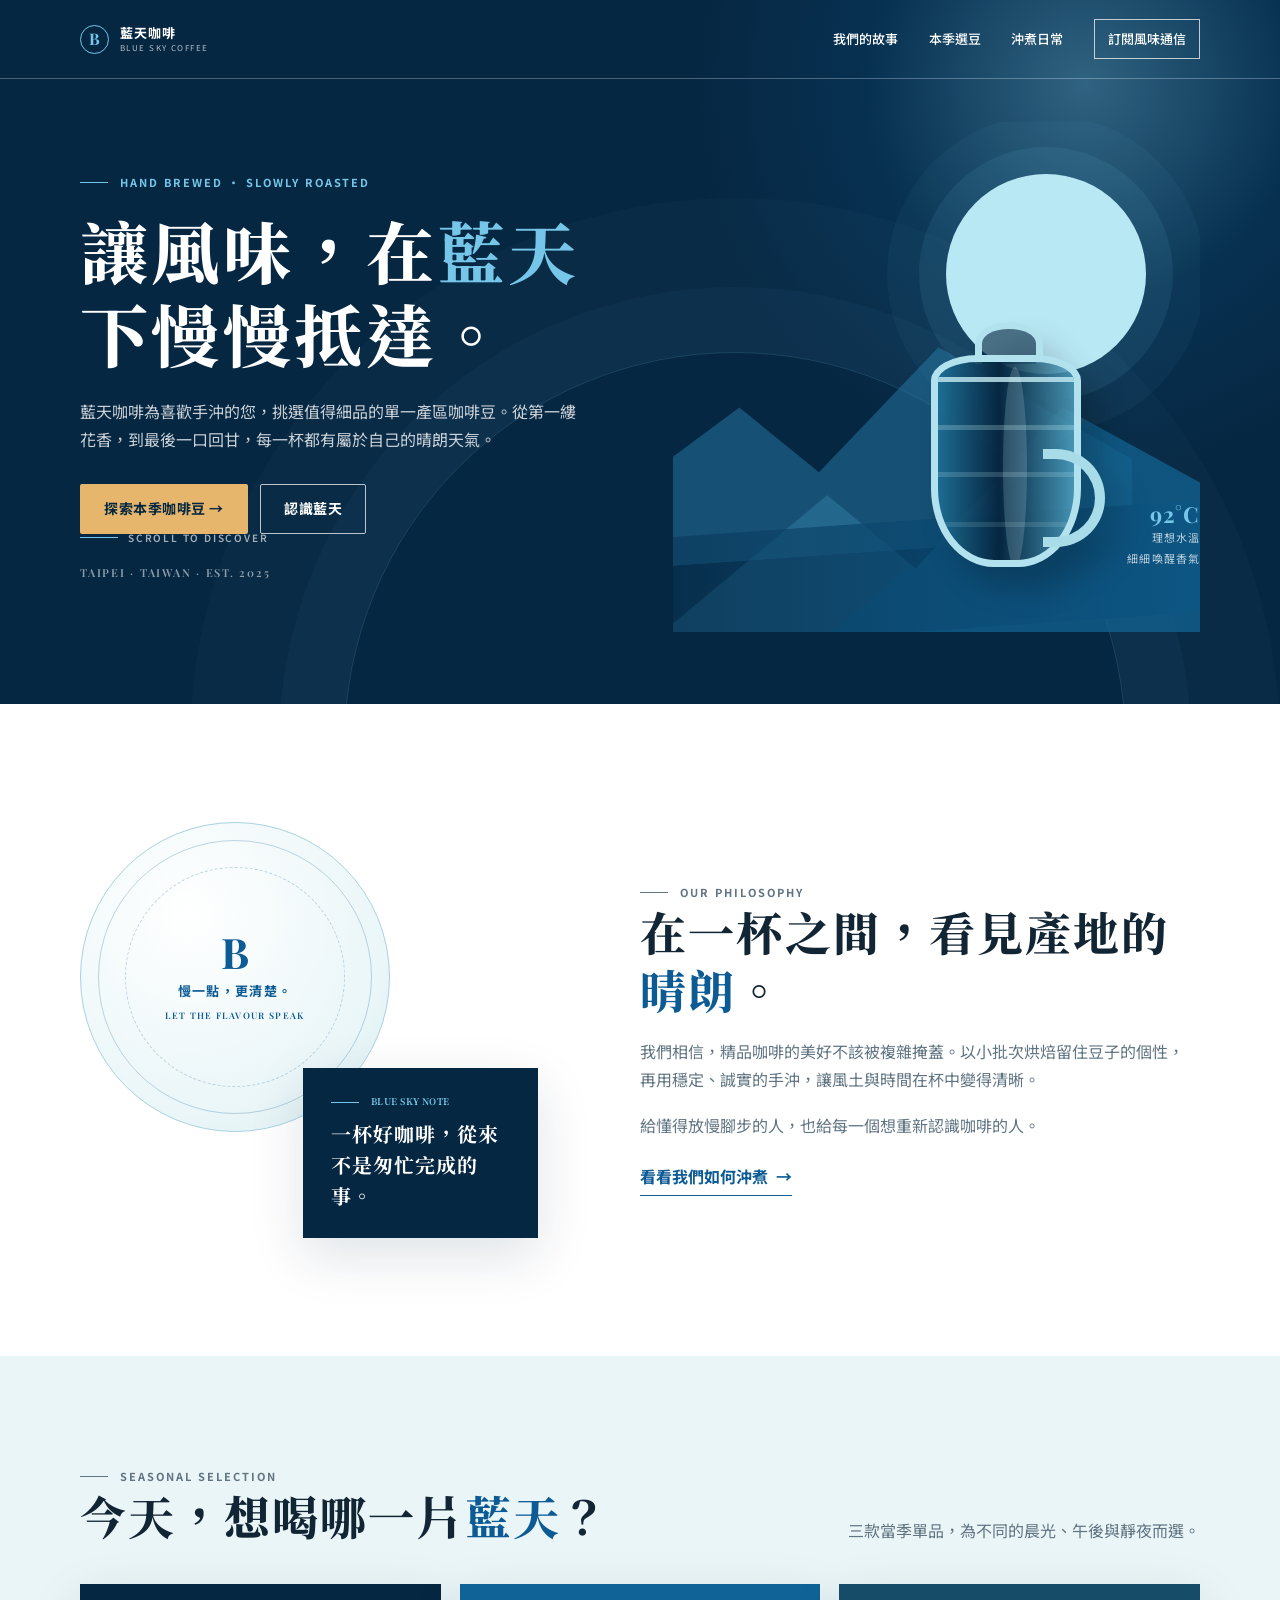
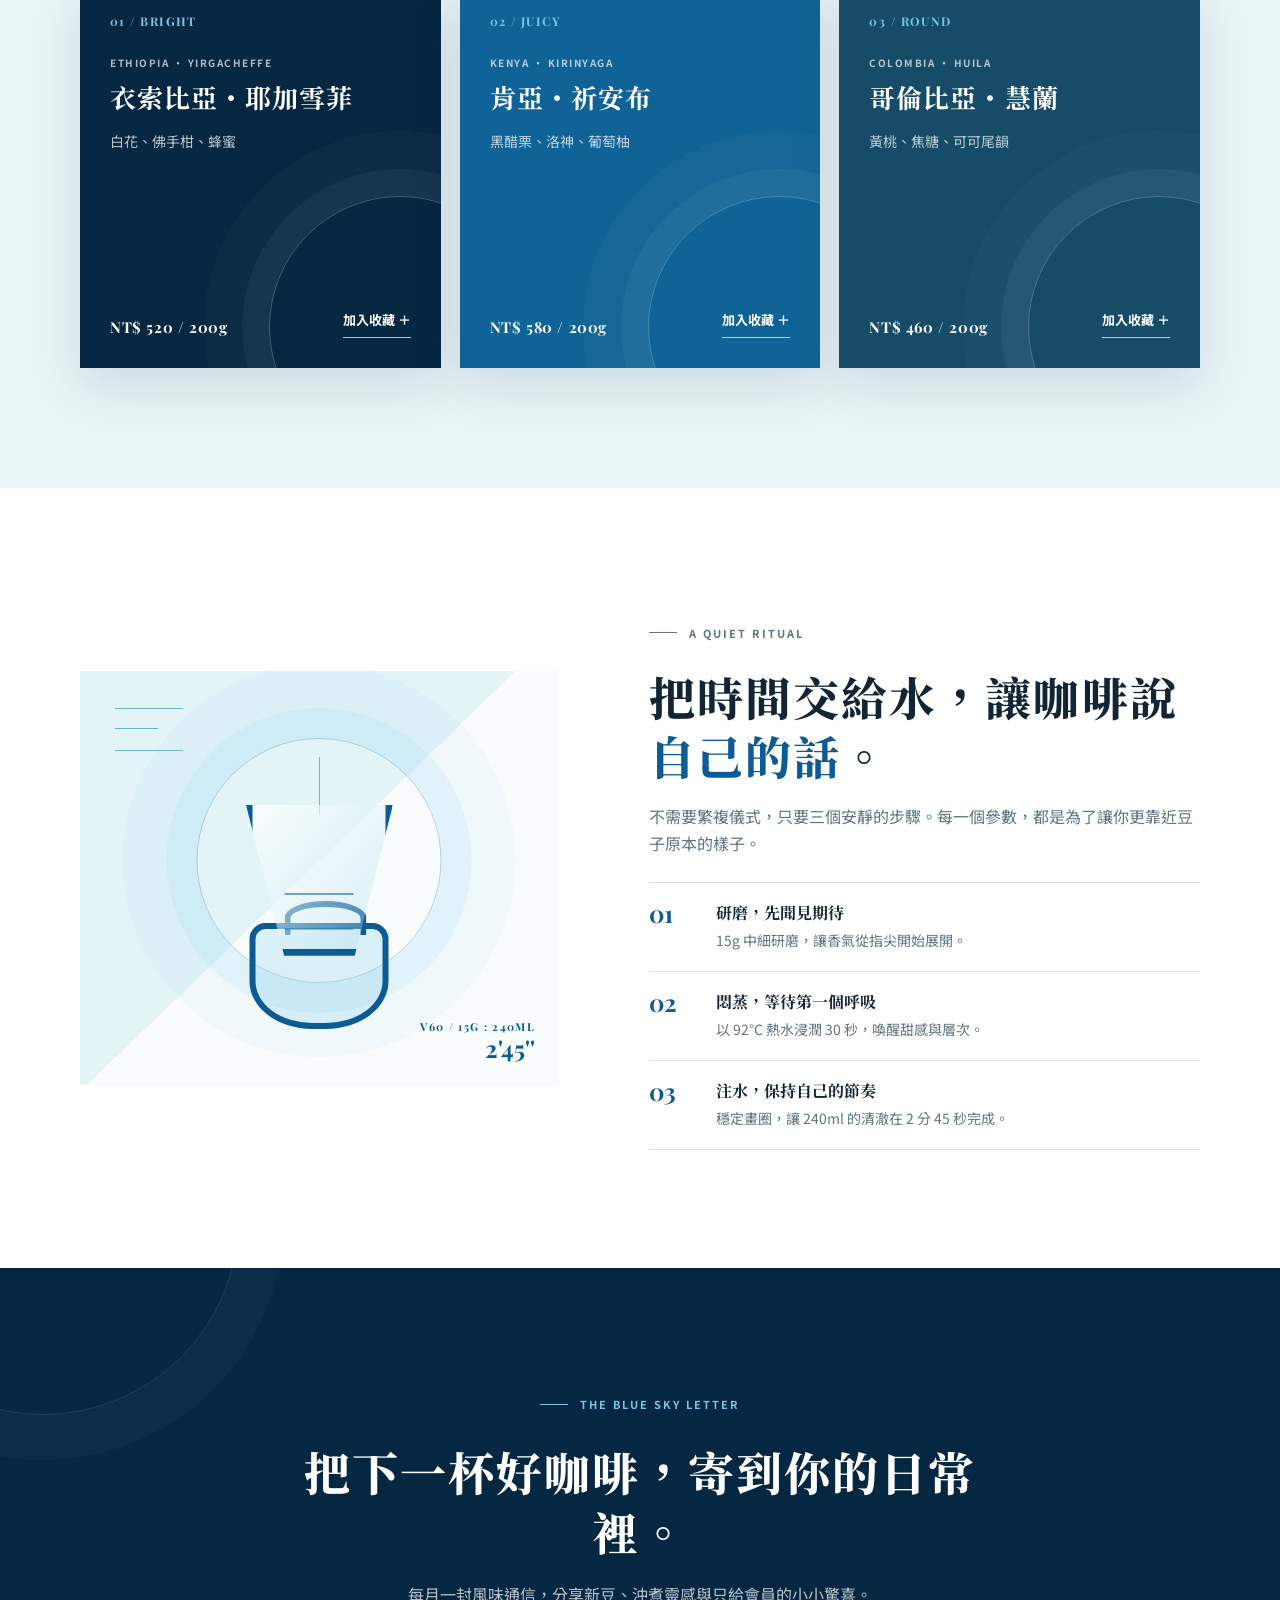
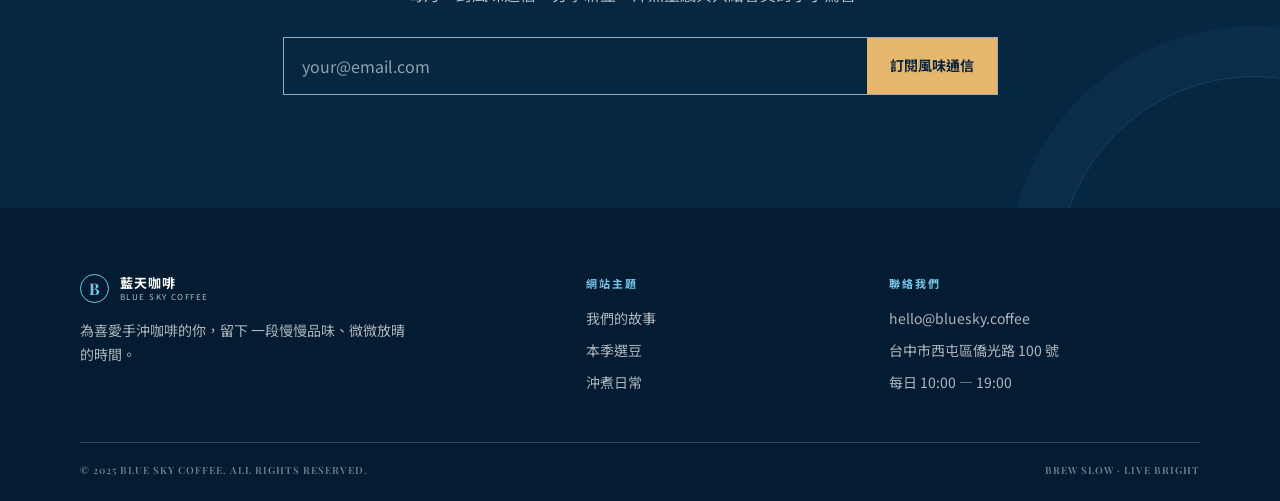
==== onepage/index.html @ 0944bd63 "Initial commit" ====
<!doctype html>
<html lang="zh-Hant">
<head>
  <meta charset="UTF-8">
  <meta name="viewport" content="width=device-width, initial-scale=1.0">
  <meta name="description" content="藍天咖啡，為手沖咖啡愛好者挑選當季精品咖啡豆，讓每一杯都清澈、明亮、值得細品。">
  <title>藍天咖啡｜讓風味，慢慢抵達</title>
  <link rel="preconnect" href="https://fonts.googleapis.com">
  <link rel="preconnect" href="https://fonts.gstatic.com" crossorigin>
  <link href="https://fonts.googleapis.com/css2?family=Noto+Sans+TC:wght@400;500;600;700&family=Noto+Serif+TC:wght@600;700;800;900&family=Playfair+Display:wght@600;700&display=swap" rel="stylesheet">
  <style>
    :root {
      --navy: #062742;
      --blue: #0c5b95;
      --sky: #75c6e8;
      --mist: #eaf5f7;
      --cream: #fbfaf6;
      --ink: #122534;
      --muted: #607482;
      --line: #d7e4e8;
      --sand: #e5b66b;
      --shadow: 0 18px 50px rgba(6, 39, 66, .13);
    }

    * { box-sizing: border-box; }
    html { scroll-behavior: smooth; }
    body {
      margin: 0;
      color: var(--ink);
      background: var(--cream);
      font: 16px/1.7 "Noto Sans TC", sans-serif;
      -webkit-font-smoothing: antialiased;
    }
    a { color: inherit; text-decoration: none; }
    button, input { font: inherit; }
    button { cursor: pointer; }
    .wrap { width: min(1120px, calc(100% - 48px)); margin: 0 auto; }
    .eyebrow {
      display: flex;
      align-items: center;
      gap: 12px;
      margin: 0 0 18px;
      color: var(--blue);
      font-size: 11px;
      font-weight: 700;
      letter-spacing: .18em;
    }
    .eyebrow::before { width: 28px; height: 1px; background: currentColor; content: ""; }
    .section-title {
      margin: 0;
      font: 800 clamp(30px, 4vw, 46px)/1.28 "Noto Serif TC", serif;
      letter-spacing: .045em;
    }
    .text-blue { color: var(--blue); }
    .button, .outline-link {
      display: inline-flex;
      min-height: 50px;
      align-items: center;
      justify-content: center;
      padding: 10px 23px;
      border: 1px solid transparent;
      border-radius: 2px;
      font-size: 14px;
      font-weight: 700;
      letter-spacing: .04em;
      transition: transform .25s ease, background-color .25s ease, color .25s ease, border-color .25s ease;
    }
    .button:hover, .outline-link:hover { transform: translateY(-2px); }
    .button--sand { color: var(--navy); background: var(--sand); }
    .button--sand:hover { background: #f1cb8b; }
    .button--dark { color: var(--navy); background: #fff; }
    .outline-link { border-color: rgba(255,255,255,.72); color: #fff; }
    .outline-link:hover { color: var(--navy); background: #fff; }
    :focus-visible { outline: 3px solid var(--sky); outline-offset: 4px; }

    /* Header & hero */
    .site-header { position: absolute; z-index: 20; top: 0; left: 0; width: 100%; border-bottom: 1px solid rgba(255,255,255,.28); }
    .nav { min-height: 78px; display: flex; align-items: center; justify-content: space-between; gap: 20px; }
    .brand { display: inline-flex; align-items: center; gap: 11px; color: #fff; }
    .brand-mark { width: 29px; height: 29px; display: grid; place-items: center; border: 1px solid var(--sky); border-radius: 50%; color: var(--sky); font: 700 16px/1 "Playfair Display", serif; }
    .brand-copy { display: grid; line-height: 1.05; }
    .brand-copy strong { font-size: 13px; letter-spacing: .08em; }
    .brand-copy small { margin-top: 4px; font-size: 8px; letter-spacing: .18em; opacity: .7; }
    .nav-links { display: flex; align-items: center; gap: clamp(16px, 2.4vw, 31px); }
    .nav-links a { position: relative; color: #fff; font-size: 13px; font-weight: 500; white-space: nowrap; }
    .nav-links a:not(.nav-cta)::after { position: absolute; right: 0; bottom: -5px; left: auto; width: 0; height: 1px; background: var(--sky); content: ""; transition: width .25s ease; }
    .nav-links a:not(.nav-cta):hover::after { right: auto; left: 0; width: 100%; }
    .nav-links .nav-cta { padding: 8px 13px; border: 1px solid rgba(255,255,255,.72); }
    .nav-links .nav-cta:hover { color: var(--navy); background: #fff; }
    .menu-toggle { display: none; width: 42px; height: 42px; border: 1px solid rgba(255,255,255,.7); color: #fff; background: transparent; font-size: 23px; line-height: 1; }

    .hero { position: relative; min-height: 704px; overflow: hidden; color: #fff; background: var(--navy); isolation: isolate; }
    .hero::before { position: absolute; z-index: -2; top: -320px; right: -210px; width: 810px; height: 810px; border-radius: 50%; background: radial-gradient(circle, rgba(117,198,232,.38), rgba(12,91,149,.18) 38%, transparent 69%); content: ""; }
    .hero::after { position: absolute; z-index: -1; right: 12%; bottom: -430px; width: 780px; height: 780px; border: 1px solid rgba(117,198,232,.18); border-radius: 50%; box-shadow: 0 0 0 65px rgba(117,198,232,.035), 0 0 0 154px rgba(117,198,232,.025); content: ""; }
    .hero-grid { min-height: 704px; display: grid; grid-template-columns: 1.02fr .98fr; gap: 45px; align-items: center; padding: 122px 0 72px; }
    .hero-copy { position: relative; z-index: 2; }
    .hero .eyebrow { color: var(--sky); }
    .hero h1 { max-width: 650px; margin: 0 0 23px; font: 800 clamp(42px, 5.5vw, 68px)/1.22 "Noto Serif TC", serif; letter-spacing: .05em; }
    .hero h1 span { color: var(--sky); }
    .hero-lede { max-width: 500px; margin: 0; color: rgba(255,255,255,.79); font-size: 16px; }
    .hero-actions { display: flex; flex-wrap: wrap; gap: 12px; margin-top: 31px; }
    .hero-note { margin: 31px 0 0; color: rgba(255,255,255,.55); font: 600 11px/1.5 "Playfair Display", serif; letter-spacing: .16em; }
    .scroll-cue { position: absolute; bottom: 35px; left: 0; display: flex; align-items: center; gap: 10px; color: rgba(255,255,255,.63); font-size: 10px; font-weight: 600; letter-spacing: .18em; }
    .scroll-cue::before { width: 38px; height: 1px; background: var(--sky); content: ""; }

    .hero-art { position: relative; align-self: stretch; min-height: 470px; overflow: hidden; }
    .hero-art .sun { position: absolute; top: 52px; right: 54px; width: clamp(138px, 18vw, 200px); aspect-ratio: 1; border-radius: 50%; background: #b9e8f5; box-shadow: 0 0 0 27px rgba(117,198,232,.09), 0 0 0 59px rgba(117,198,232,.045); }
    .mountain { position: absolute; right: -11%; bottom: 6px; width: 116%; height: 260px; transform: skewY(-9deg); transform-origin: right bottom; background: linear-gradient(146deg, transparent 0 27%, rgba(61,145,184,.36) 27.3% 48%, rgba(17,97,143,.77) 48.3%); clip-path: polygon(0 62%, 28% 20%, 44% 57%, 68% 4%, 100% 57%, 100% 100%, 0 100%); }
    .mountain--back { right: 13%; bottom: 98px; width: 108%; height: 220px; opacity: .46; transform: skewY(-4deg); background: #2a81ae; clip-path: polygon(0 84%, 31% 30%, 45% 62%, 66% 9%, 100% 66%, 100% 100%, 0 100%); }
    .horizon { position: absolute; right: -4%; bottom: 0; width: 116%; height: 112px; background: linear-gradient(90deg, rgba(7,45,75,.5), #0d5684); transform: skewY(-4deg); }
    .coffee-vessel { position: absolute; z-index: 4; right: 18%; bottom: 36px; width: 192px; height: 274px; filter: drop-shadow(18px 22px 14px rgba(0,0,0,.22)); }
    .vessel-neck { position: absolute; top: 0; left: 62px; width: 68px; height: 42px; border: 7px solid #b3e2ef; border-bottom: 0; border-radius: 50% 50% 0 0; background: rgba(6,39,66,.62); }
    .vessel-body { position: absolute; top: 33px; left: 18px; width: 150px; height: 212px; border: 7px solid #b3e2ef; border-radius: 31% 31% 42% 42% / 12% 12% 37% 37%; background: linear-gradient(90deg, rgba(30,112,151,.9), rgba(5,35,60,.9) 45%, rgba(83,167,198,.8)); overflow: hidden; }
    .vessel-body::before { position: absolute; top: 15px; left: 0; width: 100%; height: 5px; background: rgba(197,237,244,.8); box-shadow: 0 48px rgba(197,237,244,.25), 0 95px rgba(197,237,244,.18), 0 145px rgba(197,237,244,.13); content: ""; }
    .vessel-body::after { position: absolute; top: 5px; left: 48%; width: 24px; height: 200px; border-radius: 50%; background: rgba(218,247,251,.17); content: ""; }
    .vessel-handle { position: absolute; right: 0; bottom: 49px; width: 62px; height: 98px; border: 10px solid #a9dce9; border-left: 0; border-radius: 0 53px 53px 0; }
    .art-label { position: absolute; z-index: 5; right: 0; bottom: 64px; display: grid; gap: 3px; color: rgba(255,255,255,.73); font-size: 11px; letter-spacing: .1em; text-align: right; }
    .art-label strong { color: var(--sky); font: 700 22px/1 "Playfair Display", serif; }

    /* Story */
    .story { padding: 118px 0; background: #fff; }
    .story-grid { display: grid; grid-template-columns: .9fr 1.1fr; gap: clamp(45px, 8vw, 105px); align-items: center; }
    .story-visual { position: relative; min-height: 416px; }
    .seal { position: absolute; top: 0; left: 0; width: 310px; height: 310px; display: grid; place-items: center; border: 1px solid #a8d2df; border-radius: 50%; color: var(--blue); background: radial-gradient(circle at 35% 30%, #fff 0, #eaf6f8 68%, #d9edf1 100%); }
    .seal::before, .seal::after { position: absolute; border: 1px solid rgba(12,91,149,.25); border-radius: 50%; content: ""; }
    .seal::before { inset: 17px; }
    .seal::after { inset: 44px; border-style: dashed; }
    .seal-inner { position: relative; z-index: 1; display: grid; gap: 7px; text-align: center; }
    .seal-inner b { font: 700 42px/1 "Playfair Display", serif; }
    .seal-inner span { font-size: 13px; font-weight: 700; letter-spacing: .1em; }
    .seal-inner small { font: 600 9px/1.5 "Playfair Display", serif; letter-spacing: .15em; }
    .blue-note { position: absolute; right: 0; bottom: 0; width: 235px; padding: 27px 28px; color: #fff; background: var(--navy); box-shadow: var(--shadow); }
    .blue-note .eyebrow { margin-bottom: 9px; color: var(--sky); font-size: 9px; }
    .blue-note p { margin: 0; font: 700 20px/1.55 "Noto Serif TC", serif; letter-spacing: .05em; }
    .story-copy p { margin: 19px 0 0; color: var(--muted); }
    .inline-link { display: inline-flex; align-items: center; gap: 8px; margin-top: 24px; padding-bottom: 5px; border-bottom: 1px solid var(--blue); color: var(--blue); font-weight: 700; }
    .inline-link:hover { color: var(--navy); }

    /* Coffee collection */
    .coffee { padding: 111px 0 120px; background: var(--mist); }
    .section-heading { display: flex; align-items: end; justify-content: space-between; gap: 40px; margin-bottom: 39px; }
    .section-heading p { max-width: 370px; margin: 0; color: var(--muted); }
    .coffee-grid { display: grid; grid-template-columns: repeat(3, 1fr); gap: 19px; }
    .coffee-card { position: relative; min-height: 384px; display: flex; flex-direction: column; overflow: hidden; padding: 30px; color: #fff; background: var(--navy); box-shadow: var(--shadow); }
    .coffee-card:nth-child(2) { background: #106396; }
    .coffee-card:nth-child(3) { background: #164c68; }
    .coffee-card::after { position: absolute; right: -90px; bottom: -90px; width: 260px; height: 260px; border: 1px solid rgba(255,255,255,.24); border-radius: 50%; box-shadow: 0 0 0 27px rgba(255,255,255,.045), 0 0 0 65px rgba(255,255,255,.025); content: ""; }
    .card-top, .coffee-card h3, .flavour, .card-footer { position: relative; z-index: 1; }
    .card-top { color: var(--sky); font: 700 12px/1.3 "Playfair Display", serif; letter-spacing: .12em; }
    .origin { margin: 25px 0 8px; color: rgba(255,255,255,.69); font-size: 10px; font-weight: 700; letter-spacing: .15em; }
    .coffee-card h3 { margin: 0; font: 700 26px/1.38 "Noto Serif TC", serif; letter-spacing: .04em; }
    .flavour { margin: 15px 0 0; color: rgba(255,255,255,.73); font-size: 14px; }
    .card-footer { display: flex; align-items: end; justify-content: space-between; gap: 14px; margin-top: auto; }
    .price { font: 700 15px/1.3 "Playfair Display", serif; letter-spacing: .04em; }
    .save-coffee { padding: 0 0 5px; border: 0; border-bottom: 1px solid rgba(255,255,255,.72); color: #fff; background: transparent; font-size: 13px; font-weight: 700; white-space: nowrap; transition: color .2s, border-color .2s; }
    .save-coffee:hover { border-color: var(--sand); color: var(--sand); }

    /* Brew */
    .brew { padding: 118px 0; background: #fff; }
    .brew-grid { display: grid; grid-template-columns: .93fr 1.07fr; gap: clamp(42px, 8vw, 90px); align-items: center; }
    .brew-art { position: relative; height: 414px; overflow: hidden; background: linear-gradient(136deg, #e3f4f7 0 48%, #f8fcfc 48% 100%); }
    .brew-art::before { position: absolute; top: 37px; left: 35px; width: 68px; height: 41px; border-top: 1px solid #6cb4ce; border-bottom: 1px solid #6cb4ce; content: ""; }
    .brew-art::after { position: absolute; top: 57px; left: 35px; width: 43px; border-top: 1px solid #6cb4ce; content: ""; }
    .water-rings { position: absolute; top: 67px; left: 50%; width: 245px; height: 245px; border: 1px solid rgba(12,91,149,.27); border-radius: 50%; transform: translateX(-50%); box-shadow: 0 0 0 30px rgba(117,198,232,.12), 0 0 0 74px rgba(117,198,232,.065); }
    .water-rings::before { position: absolute; top: 18px; left: 50%; width: 1px; height: 58px; background: #6bb8d1; content: ""; transform: translateX(-50%); }
    .dripper { position: absolute; z-index: 2; top: 134px; left: 50%; width: 147px; height: 151px; border: 7px solid var(--blue); border-top: 0; background: linear-gradient(130deg, rgba(255,255,255,.85), rgba(117,198,232,.25)); clip-path: polygon(0 0, 100% 0, 74% 100%, 26% 100%); transform: translateX(-50%); }
    .dripper::after { position: absolute; right: 32px; bottom: 19px; left: 32px; height: 33px; border-top: 2px solid rgba(12,91,149,.55); border-bottom: 2px solid rgba(12,91,149,.35); content: ""; }
    .carafe { position: absolute; z-index: 1; bottom: 56px; left: 50%; width: 139px; height: 106px; border: 6px solid var(--blue); border-radius: 16px 16px 45% 45%; background: rgba(117,198,232,.23); transform: translateX(-50%); }
    .carafe::before { position: absolute; top: -28px; left: 29px; width: 70px; height: 28px; border: 6px solid var(--blue); border-bottom: 0; border-radius: 50% 50% 0 0; content: ""; }
    .brew-caption { position: absolute; right: 24px; bottom: 19px; color: var(--blue); text-align: right; }
    .brew-caption span { display: block; font: 700 11px/1.5 "Playfair Display", serif; letter-spacing: .12em; }
    .brew-caption strong { font: 700 24px/1.1 "Playfair Display", serif; }
    .brew-copy > p { margin: 18px 0 25px; color: var(--muted); }
    .brew-steps { border-top: 1px solid var(--line); }
    .brew-step { display: grid; grid-template-columns: 52px 1fr; gap: 15px; padding: 18px 0; border-bottom: 1px solid var(--line); }
    .step-number { color: var(--blue); font: 700 24px/1 "Playfair Display", serif; }
    .brew-step h3 { margin: 0; font: 700 16px/1.5 "Noto Serif TC", serif; }
    .brew-step p { margin: 4px 0 0; color: var(--muted); font-size: 14px; }

    /* Subscribe and footer */
    .visit { position: relative; overflow: hidden; padding: 108px 0 113px; color: #fff; text-align: center; background: var(--navy); }
    .visit::before, .visit::after { position: absolute; width: 390px; height: 390px; border: 1px solid rgba(117,198,232,.17); border-radius: 50%; content: ""; }
    .visit::before { top: -245px; left: -153px; box-shadow: 0 0 0 45px rgba(117,198,232,.035); }
    .visit::after { right: -170px; bottom: -260px; box-shadow: 0 0 0 50px rgba(117,198,232,.035); }
    .visit .wrap { position: relative; z-index: 1; max-width: 715px; }
    .visit .eyebrow { justify-content: center; color: var(--sky); }
    .visit h2 { margin: 0; font: 800 clamp(30px, 4vw, 46px)/1.3 "Noto Serif TC", serif; letter-spacing: .045em; }
    .visit p { max-width: 510px; margin: 19px auto 29px; color: rgba(255,255,255,.72); }
    .subscribe-form { display: flex; min-height: 58px; border: 1px solid rgba(255,255,255,.62); }
    .subscribe-form input { min-width: 0; flex: 1; padding: 0 18px; border: 0; color: #fff; outline: none; background: transparent; }
    .subscribe-form input::placeholder { color: rgba(255,255,255,.56); }
    .subscribe-form button { padding: 0 23px; border: 0; color: var(--navy); background: var(--sand); font-size: 14px; font-weight: 700; white-space: nowrap; transition: background .2s; }
    .subscribe-form button:hover { background: #f1cb8b; }
    .site-footer { padding: 66px 0 23px; color: rgba(255,255,255,.68); background: #031c31; }
    .footer-grid { display: grid; grid-template-columns: 1.45fr .8fr 1fr; gap: 55px; padding-bottom: 48px; }
    .footer-brand .brand { margin-bottom: 16px; }
    .footer-brand p { max-width: 330px; margin: 0; font-size: 14px; }
    .footer-title { margin: 0 0 14px; color: var(--sky); font-size: 11px; font-weight: 700; letter-spacing: .18em; }
    .footer-links { display: grid; gap: 8px; font-size: 14px; }
    .footer-links a:hover { color: var(--sky); }
    .footer-links address { font-style: normal; }
    .footer-bottom { display: flex; justify-content: space-between; gap: 20px; padding-top: 20px; border-top: 1px solid rgba(255,255,255,.17); color: rgba(255,255,255,.44); font: 600 10px/1.5 "Playfair Display", serif; letter-spacing: .1em; }

    .toast { position: fixed; z-index: 50; right: 22px; bottom: 22px; max-width: min(370px, calc(100vw - 44px)); padding: 14px 18px; border-left: 3px solid var(--sand); color: #fff; background: var(--navy); box-shadow: var(--shadow); font-size: 14px; opacity: 0; pointer-events: none; transform: translateY(12px); transition: opacity .25s ease, transform .25s ease; }
    .toast.show { opacity: 1; transform: translateY(0); }
    .reveal { opacity: 0; transform: translateY(18px); transition: opacity .65s ease, transform .65s ease; }
    .reveal.visible { opacity: 1; transform: translateY(0); }

    @media (max-width: 820px) {
      .menu-toggle { display: grid; place-items: center; }
      .nav { position: relative; }
      .nav-links { position: absolute; top: 78px; right: -24px; left: -24px; max-height: 0; display: grid; gap: 0; overflow: hidden; background: #05233c; transition: max-height .35s ease; }
      .nav-links.open { max-height: 300px; border-top: 1px solid rgba(255,255,255,.16); }
      .nav-links a { display: block; padding: 13px 24px; }
      .nav-links .nav-cta { margin: 5px 24px 15px; padding: 10px 13px; text-align: center; }
      .hero { min-height: 710px; }
      .hero-grid { min-height: 710px; grid-template-columns: 1fr; gap: 0; padding: 118px 0 43px; }
      .hero-art { min-height: 276px; margin-top: -9px; }
      .hero-art .sun { top: 19px; right: 20%; width: 130px; }
      .mountain { height: 180px; }
      .mountain--back { bottom: 69px; height: 150px; }
      .coffee-vessel { right: 17%; bottom: -12px; transform: scale(.72); transform-origin: bottom right; }
      .art-label { display: none; }
      .scroll-cue { display: none; }
      .story-grid, .brew-grid { grid-template-columns: 1fr; }
      .story-visual { max-width: 525px; width: 100%; min-height: 400px; }
      .coffee-grid { grid-template-columns: repeat(2, 1fr); }
      .coffee-card:nth-child(3) { grid-column: span 2; }
      .footer-grid { grid-template-columns: 1fr 1fr; }
      .footer-brand { grid-column: 1 / -1; }
    }
    @media (max-width: 560px) {
      .wrap { width: calc(100% - 34px); }
      .nav-links { right: -17px; left: -17px; }
      .hero { min-height: 680px; }
      .hero-grid { min-height: 680px; padding-top: 106px; }
      .hero h1 { font-size: 40px; }
      .hero-lede { font-size: 14px; }
      .hero-actions { gap: 9px; margin-top: 24px; }
      .hero-actions .button, .hero-actions .outline-link { min-height: 46px; padding: 8px 15px; font-size: 13px; }
      .hero-note { margin-top: 21px; }
      .hero-art { min-height: 219px; }
      .hero-art .sun { width: 92px; }
      .coffee-vessel { right: 5%; bottom: -48px; transform: scale(.57); }
      .story, .coffee, .brew { padding: 76px 0; }
      .seal { width: 245px; height: 245px; }
      .seal-inner b { font-size: 35px; }
      .story-visual { min-height: 347px; }
      .blue-note { width: 185px; padding: 20px; }
      .blue-note p { font-size: 16px; }
      .section-heading { display: block; margin-bottom: 28px; }
      .section-heading p { margin-top: 14px; font-size: 14px; }
      .coffee-grid { grid-template-columns: 1fr; }
      .coffee-card, .coffee-card:nth-child(3) { min-height: 330px; grid-column: auto; }
      .coffee-card { padding: 25px; }
      .brew-art { height: 310px; }
      .water-rings { top: 45px; width: 178px; height: 178px; box-shadow: 0 0 0 23px rgba(117,198,232,.12), 0 0 0 53px rgba(117,198,232,.065); }
      .dripper { top: 95px; transform: translateX(-50%) scale(.75); }
      .carafe { bottom: 37px; transform: translateX(-50%) scale(.75); }
      .visit { padding: 76px 0; }
      .subscribe-form { display: grid; gap: 0; border: 0; }
      .subscribe-form input { min-height: 54px; border: 1px solid rgba(255,255,255,.62); }
      .subscribe-form button { min-height: 54px; margin-top: 10px; }
      .footer-grid { grid-template-columns: 1fr; gap: 33px; }
      .footer-brand { grid-column: auto; }
      .footer-bottom { display: grid; gap: 8px; }
    }
    @media (prefers-reduced-motion: reduce) {
      html { scroll-behavior: auto; }
      *, *::before, *::after { transition-duration: .01ms !important; animation-duration: .01ms !important; animation-iteration-count: 1 !important; }
      .reveal { opacity: 1; transform: none; }
    }
  </style>
</head>
<body>
  <header class="site-header" id="top">
    <nav class="nav wrap" aria-label="主要導覽">
      <a class="brand" href="#top" aria-label="回到藍天咖啡首頁">
        <span class="brand-mark" aria-hidden="true">B</span>
        <span class="brand-copy"><strong>藍天咖啡</strong><small>BLUE SKY COFFEE</small></span>
      </a>
      <button class="menu-toggle" type="button" aria-controls="navLinks" aria-expanded="false" aria-label="開啟導覽選單">☰</button>
      <div class="nav-links" id="navLinks">
        <a href="#story">我們的故事</a>
        <a href="#coffee">本季選豆</a>
        <a href="#brew">沖煮日常</a>
        <a class="nav-cta" href="#visit">訂閱風味通信</a>
      </div>
    </nav>
  </header>

  <main>
    <section class="hero" aria-labelledby="heroTitle">
      <div class="wrap hero-grid">
        <div class="hero-copy">
          <p class="eyebrow">HAND BREWED · SLOWLY ROASTED</p>
          <h1 id="heroTitle">讓風味，在<span>藍天</span>下慢慢抵達。</h1>
          <p class="hero-lede">藍天咖啡為喜歡手沖的您，挑選值得細品的單一產區咖啡豆。從第一縷花香，到最後一口回甘，每一杯都有屬於自己的晴朗天氣。</p>
          <div class="hero-actions">
            <a class="button button--sand" href="#coffee">探索本季咖啡豆 →</a>
            <a class="outline-link" href="#story">認識藍天</a>
          </div>
          <p class="hero-note">TAIPEI · TAIWAN · EST. 2025</p>
          <span class="scroll-cue">SCROLL TO DISCOVER</span>
        </div>
        <div class="hero-art" aria-hidden="true">
          <div class="sun"></div>
          <div class="mountain mountain--back"></div>
          <div class="mountain"></div>
          <div class="horizon"></div>
          <div class="coffee-vessel"><div class="vessel-neck"></div><div class="vessel-body"></div><div class="vessel-handle"></div></div>
          <div class="art-label"><strong>92°C</strong><span>理想水溫</span><span>細細喚醒香氣</span></div>
        </div>
      </div>
    </section>

    <section class="story" id="story" aria-labelledby="storyTitle">
      <div class="wrap story-grid">
        <div class="story-visual reveal" aria-hidden="true">
          <div class="seal"><div class="seal-inner"><b>B</b><span>慢一點，更清楚。</span><small>LET THE FLAVOUR SPEAK</small></div></div>
          <aside class="blue-note"><p class="eyebrow">BLUE SKY NOTE</p><p>一杯好咖啡，從來不是匆忙完成的事。</p></aside>
        </div>
        <div class="story-copy reveal">
          <p class="eyebrow">OUR PHILOSOPHY</p>
          <h2 class="section-title" id="storyTitle">在一杯之間，看見產地的<span class="text-blue">晴朗</span>。</h2>
          <p>我們相信，精品咖啡的美好不該被複雜掩蓋。以小批次烘焙留住豆子的個性，再用穩定、誠實的手沖，讓風土與時間在杯中變得清晰。</p>
          <p>給懂得放慢腳步的人，也給每一個想重新認識咖啡的人。</p>
          <a class="inline-link" href="#brew">看看我們如何沖煮 <span aria-hidden="true">→</span></a>
        </div>
      </div>
    </section>

    <section class="coffee" id="coffee" aria-labelledby="coffeeTitle">
      <div class="wrap">
        <div class="section-heading reveal">
          <div><p class="eyebrow">SEASONAL SELECTION</p><h2 class="section-title" id="coffeeTitle">今天，想喝哪一片<span class="text-blue">藍天</span>？</h2></div>
          <p>三款當季單品，為不同的晨光、午後與靜夜而選。</p>
        </div>
        <div class="coffee-grid">
          <article class="coffee-card reveal">
            <div class="card-top">01 / BRIGHT</div><p class="origin">ETHIOPIA · YIRGACHEFFE</p><h3>衣索比亞・耶加雪菲</h3><p class="flavour">白花、佛手柑、蜂蜜</p>
            <div class="card-footer"><span class="price">NT$ 520 / 200g</span><button class="save-coffee" type="button" data-coffee="衣索比亞・耶加雪菲">加入收藏 ＋</button></div>
          </article>
          <article class="coffee-card reveal">
            <div class="card-top">02 / JUICY</div><p class="origin">KENYA · KIRINYAGA</p><h3>肯亞・祈安布</h3><p class="flavour">黑醋栗、洛神、葡萄柚</p>
            <div class="card-footer"><span class="price">NT$ 580 / 200g</span><button class="save-coffee" type="button" data-coffee="肯亞・祈安布">加入收藏 ＋</button></div>
          </article>
          <article class="coffee-card reveal">
            <div class="card-top">03 / ROUND</div><p class="origin">COLOMBIA · HUILA</p><h3>哥倫比亞・慧蘭</h3><p class="flavour">黃桃、焦糖、可可尾韻</p>
            <div class="card-footer"><span class="price">NT$ 460 / 200g</span><button class="save-coffee" type="button" data-coffee="哥倫比亞・慧蘭">加入收藏 ＋</button></div>
          </article>
        </div>
      </div>
    </section>

    <section class="brew" id="brew" aria-labelledby="brewTitle">
      <div class="wrap brew-grid">
        <div class="brew-art reveal" aria-hidden="true"><div class="water-rings"></div><div class="dripper"></div><div class="carafe"></div><div class="brew-caption"><span>V60 / 15G : 240ML</span><strong>2'45''</strong></div></div>
        <div class="brew-copy reveal">
          <p class="eyebrow">A QUIET RITUAL</p>
          <h2 class="section-title" id="brewTitle">把時間交給水，讓咖啡說<span class="text-blue">自己的話</span>。</h2>
          <p>不需要繁複儀式，只要三個安靜的步驟。每一個參數，都是為了讓你更靠近豆子原本的樣子。</p>
          <div class="brew-steps">
            <div class="brew-step"><span class="step-number">01</span><div><h3>研磨，先聞見期待</h3><p>15g 中細研磨，讓香氣從指尖開始展開。</p></div></div>
            <div class="brew-step"><span class="step-number">02</span><div><h3>悶蒸，等待第一個呼吸</h3><p>以 92°C 熱水浸潤 30 秒，喚醒甜感與層次。</p></div></div>
            <div class="brew-step"><span class="step-number">03</span><div><h3>注水，保持自己的節奏</h3><p>穩定畫圈，讓 240ml 的清澈在 2 分 45 秒完成。</p></div></div>
          </div>
        </div>
      </div>
    </section>

    <section class="visit" id="visit" aria-labelledby="visitTitle">
      <div class="wrap reveal">
        <p class="eyebrow">THE BLUE SKY LETTER</p>
        <h2 id="visitTitle">把下一杯好咖啡，寄到你的日常裡。</h2>
        <p>每月一封風味通信，分享新豆、沖煮靈感與只給會員的小小驚喜。</p>
        <form class="subscribe-form" id="subscribeForm">
          <input type="email" aria-label="電子郵件地址" placeholder="your@email.com" required>
          <button type="submit">訂閱風味通信</button>
        </form>
      </div>
    </section>
  </main>

  <footer class="site-footer">
    <div class="wrap footer-grid">
      <div class="footer-brand"><a class="brand" href="#top" aria-label="回到藍天咖啡首頁"><span class="brand-mark" aria-hidden="true">B</span><span class="brand-copy"><strong>藍天咖啡</strong><small>BLUE SKY COFFEE</small></span></a><p>為喜愛手沖咖啡的你，留下 一段慢慢品味、微微放晴的時間。</p></div>
      <div><p class="footer-title">網站主題</p><div class="footer-links"><a href="#story">我們的故事</a><a href="#coffee">本季選豆</a><a href="#brew">沖煮日常</a></div></div>
      <div><p class="footer-title">聯絡我們</p><div class="footer-links"><a href="mailto:hello@bluesky.coffee">hello@bluesky.coffee</a><address>台中市西屯區僑光路 100 號</address><span>每日 10:00 — 19:00</span></div></div>
    </div>
    <div class="wrap footer-bottom"><span>© 2025 BLUE SKY COFFEE. ALL RIGHTS RESERVED.</span><span>BREW SLOW · LIVE BRIGHT</span></div>
  </footer>
  <div class="toast" role="status" aria-live="polite"></div>

  <script>
    (() => {
      const menuButton = document.querySelector('.menu-toggle');
      const navLinks = document.querySelector('.nav-links');
      const toast = document.querySelector('.toast');
      let toastTimer;

      const closeMenu = () => {
        navLinks.classList.remove('open');
        menuButton.setAttribute('aria-expanded', 'false');
        menuButton.setAttribute('aria-label', '開啟導覽選單');
        menuButton.textContent = '☰';
      };
      menuButton.addEventListener('click', () => {
        const opening = !navLinks.classList.contains('open');
        navLinks.classList.toggle('open', opening);
        menuButton.setAttribute('aria-expanded', String(opening));
        menuButton.setAttribute('aria-label', opening ? '關閉導覽選單' : '開啟導覽選單');
        menuButton.textContent = opening ? '×' : '☰';
      });
      navLinks.querySelectorAll('a').forEach(link => link.addEventListener('click', closeMenu));

      const showToast = message => {
        clearTimeout(toastTimer);
        toast.textContent = message;
        toast.classList.add('show');
        toastTimer = setTimeout(() => toast.classList.remove('show'), 2600);
      };
      document.querySelectorAll('[data-coffee]').forEach(button => {
        button.addEventListener('click', () => showToast(`已將「${button.dataset.coffee}」加入你的收藏。`));
      });
      document.querySelector('#subscribeForm').addEventListener('submit', event => {
        event.preventDefault();
        event.currentTarget.reset();
        showToast('謝謝訂閱，下一封晴朗的風味通信即將寄出。');
      });

      const revealItems = document.querySelectorAll('.reveal');
      const reducedMotion = window.matchMedia('(prefers-reduced-motion: reduce)').matches;
      if (!('IntersectionObserver' in window) || reducedMotion) {
        revealItems.forEach(item => item.classList.add('visible'));
      } else {
        const observer = new IntersectionObserver(entries => {
          entries.forEach(entry => {
            if (entry.isIntersecting) {
              entry.target.classList.add('visible');
              observer.unobserve(entry.target);
            }
          });
        }, { threshold: .12 });
        revealItems.forEach(item => observer.observe(item));
      }
    })();
  </script>
</body>
</html>
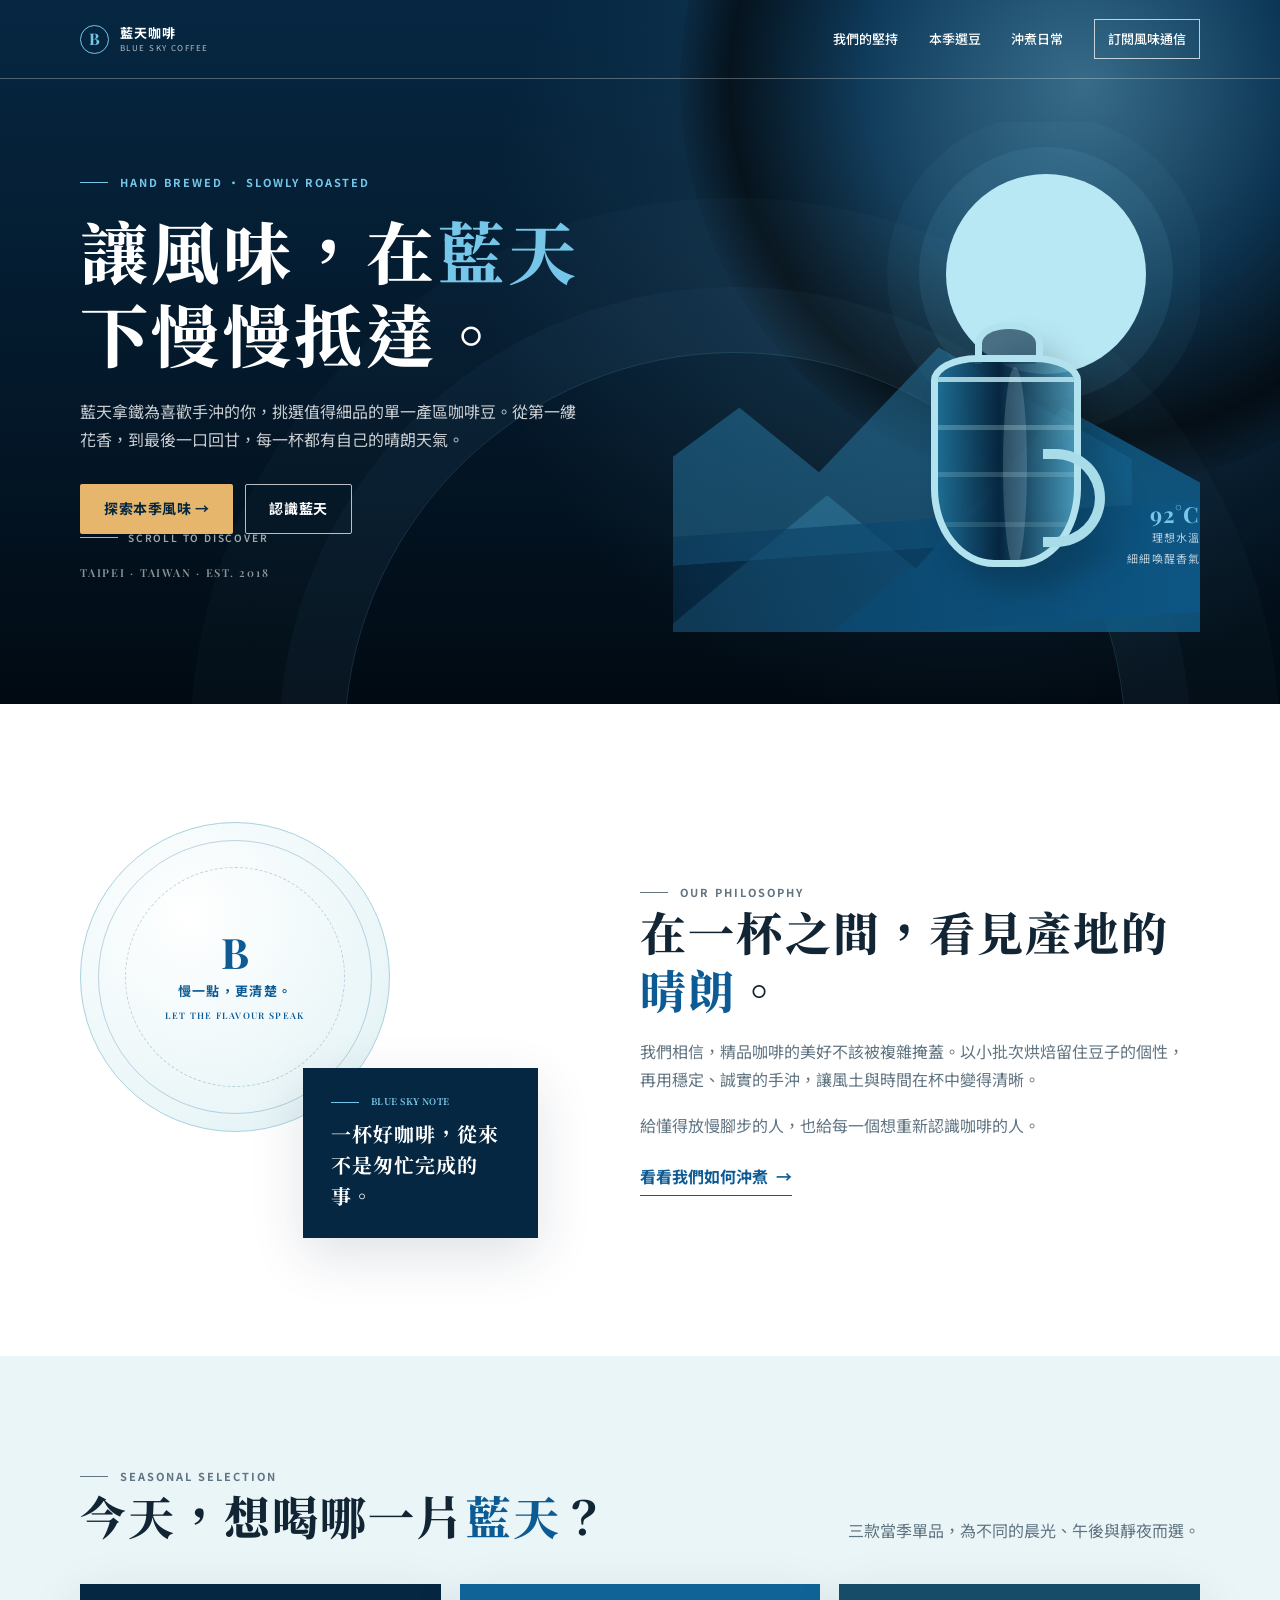
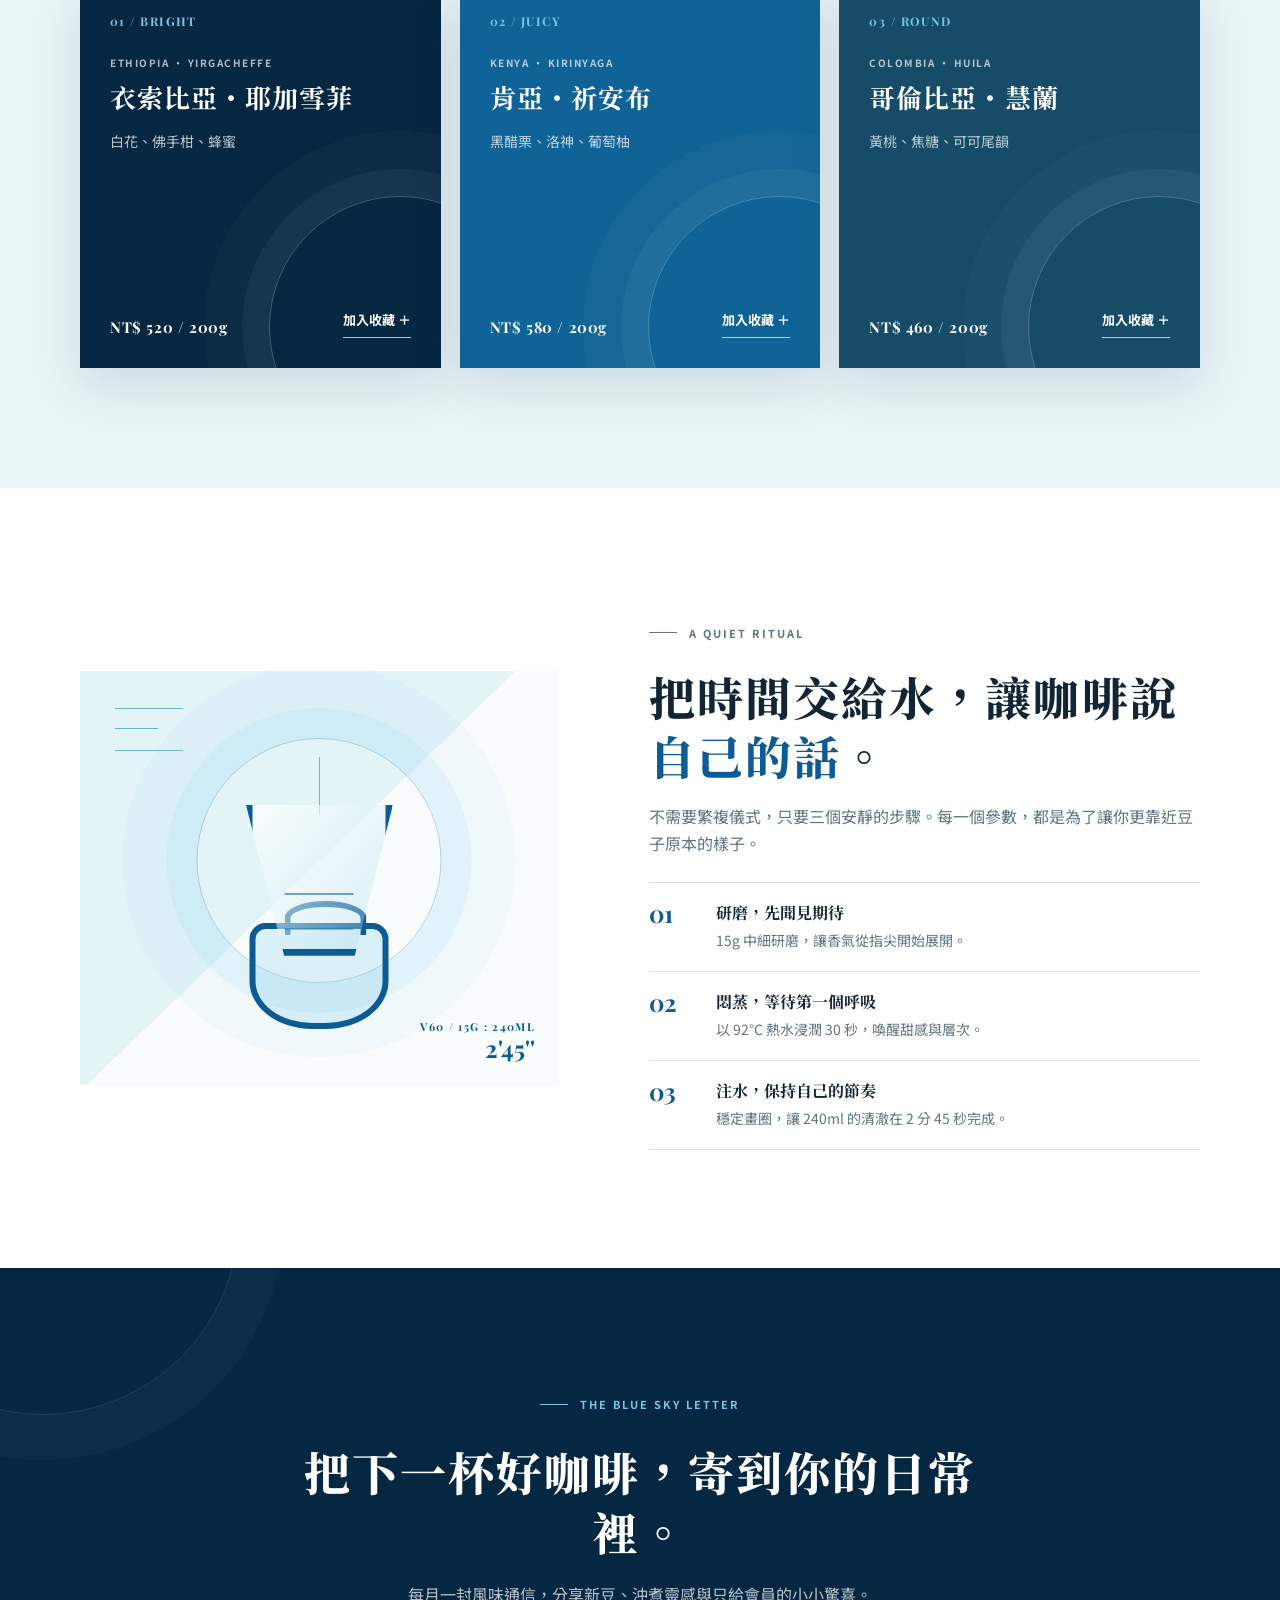
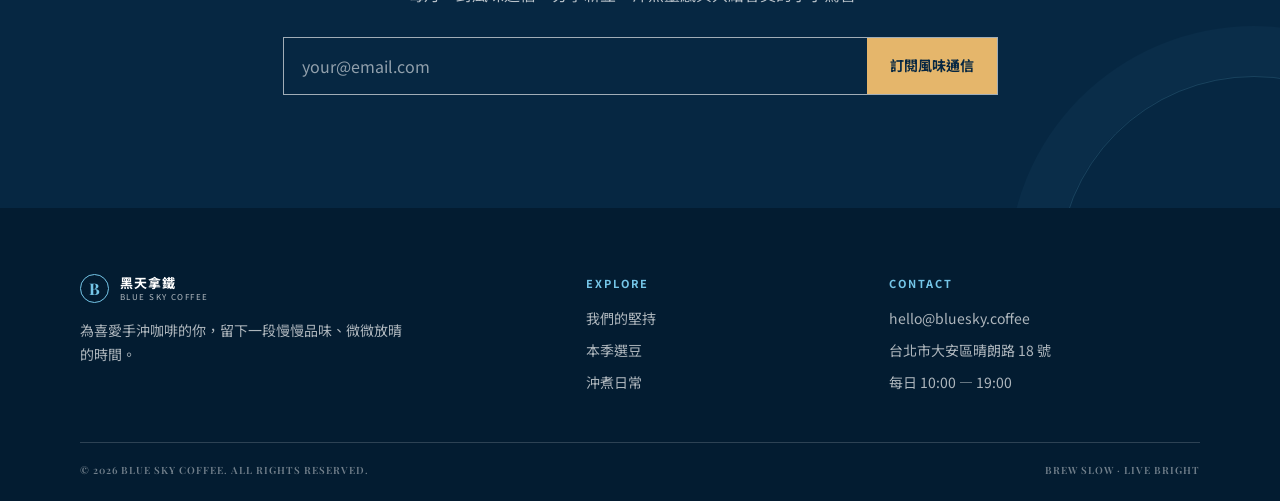
==== commit 24c4612a: "更新標題及頁腳內容，調整英雄區背景樣式以增強視覺效果" ====
--- a/onepage/index.html
+++ b/onepage/index.html
@@ -4,7 +4,7 @@
   <meta charset="UTF-8">
   <meta name="viewport" content="width=device-width, initial-scale=1.0">
   <meta name="description" content="藍天咖啡，為手沖咖啡愛好者挑選當季精品咖啡豆，讓每一杯都清澈、明亮、值得細品。">
-  <title>藍天咖啡｜讓風味，慢慢抵達</title>
+  <title>黑天咖啡｜讓風味，慢慢抵達</title>
   <link rel="preconnect" href="https://fonts.googleapis.com">
   <link rel="preconnect" href="https://fonts.gstatic.com" crossorigin>
   <link href="https://fonts.googleapis.com/css2?family=Noto+Sans+TC:wght@400;500;600;700&family=Noto+Serif+TC:wght@600;700;800;900&family=Playfair+Display:wght@600;700&display=swap" rel="stylesheet">
@@ -89,9 +89,38 @@
     .nav-links .nav-cta:hover { color: var(--navy); background: #fff; }
     .menu-toggle { display: none; width: 42px; height: 42px; border: 1px solid rgba(255,255,255,.7); color: #fff; background: transparent; font-size: 23px; line-height: 1; }
 
-    .hero { position: relative; min-height: 704px; overflow: hidden; color: #fff; background: var(--navy); isolation: isolate; }
-    .hero::before { position: absolute; z-index: -2; top: -320px; right: -210px; width: 810px; height: 810px; border-radius: 50%; background: radial-gradient(circle, rgba(117,198,232,.38), rgba(12,91,149,.18) 38%, transparent 69%); content: ""; }
-    .hero::after { position: absolute; z-index: -1; right: 12%; bottom: -430px; width: 780px; height: 780px; border: 1px solid rgba(117,198,232,.18); border-radius: 50%; box-shadow: 0 0 0 65px rgba(117,198,232,.035), 0 0 0 154px rgba(117,198,232,.025); content: ""; }
+    .hero {
+      position: relative;
+      min-height: 704px;
+      overflow: hidden;
+      color: #fff;
+      background: radial-gradient(circle at 75% 35%, rgba(117,198,232,.18) 0%, transparent 45%),
+                  linear-gradient(180deg, var(--navy) 0%, #031525 65%, #010a12 100%);
+      isolation: isolate;
+    }
+    .hero::before {
+      position: absolute;
+      z-index: -2;
+      top: -320px;
+      right: -210px;
+      width: 810px;
+      height: 810px;
+      border-radius: 50%;
+      background: radial-gradient(circle, rgba(117,198,232,.38), rgba(12,91,149,.18) 38%, rgba(0,0,0,.6) 62%, transparent 72%);
+      content: "";
+    }
+    .hero::after {
+      position: absolute;
+      z-index: -1;
+      right: 12%;
+      bottom: -430px;
+      width: 780px;
+      height: 780px;
+      border: 1px solid rgba(117,198,232,.18);
+      border-radius: 50%;
+      box-shadow: 0 0 0 65px rgba(117,198,232,.035), 0 0 0 154px rgba(117,198,232,.025);
+      content: "";
+    }
     .hero-grid { min-height: 704px; display: grid; grid-template-columns: 1.02fr .98fr; gap: 45px; align-items: center; padding: 122px 0 72px; }
     .hero-copy { position: relative; z-index: 2; }
     .hero .eyebrow { color: var(--sky); }
@@ -195,7 +224,7 @@
     .footer-grid { display: grid; grid-template-columns: 1.45fr .8fr 1fr; gap: 55px; padding-bottom: 48px; }
     .footer-brand .brand { margin-bottom: 16px; }
     .footer-brand p { max-width: 330px; margin: 0; font-size: 14px; }
-    .footer-title { margin: 0 0 14px; color: var(--sky); font-size: 11px; font-weight: 700; letter-spacing: .18em; }
+    .footer-title { margin: 0 0 14px; color: var(--sky); font-size: 11px; font-weight: 700; letter-spacing: .18em; text-transform: uppercase; }
     .footer-links { display: grid; gap: 8px; font-size: 14px; }
     .footer-links a:hover { color: var(--sky); }
     .footer-links address { font-style: normal; }
@@ -281,7 +310,7 @@
       </a>
       <button class="menu-toggle" type="button" aria-controls="navLinks" aria-expanded="false" aria-label="開啟導覽選單">☰</button>
       <div class="nav-links" id="navLinks">
-        <a href="#story">我們的故事</a>
+        <a href="#story">我們的堅持</a>
         <a href="#coffee">本季選豆</a>
         <a href="#brew">沖煮日常</a>
         <a class="nav-cta" href="#visit">訂閱風味通信</a>
@@ -295,12 +324,12 @@
         <div class="hero-copy">
           <p class="eyebrow">HAND BREWED · SLOWLY ROASTED</p>
           <h1 id="heroTitle">讓風味，在<span>藍天</span>下慢慢抵達。</h1>
-          <p class="hero-lede">藍天咖啡為喜歡手沖的您，挑選值得細品的單一產區咖啡豆。從第一縷花香，到最後一口回甘，每一杯都有屬於自己的晴朗天氣。</p>
+          <p class="hero-lede">藍天拿鐵為喜歡手沖的你，挑選值得細品的單一產區咖啡豆。從第一縷花香，到最後一口回甘，每一杯都有自己的晴朗天氣。</p>
           <div class="hero-actions">
-            <a class="button button--sand" href="#coffee">探索本季咖啡豆 →</a>
+            <a class="button button--sand" href="#coffee">探索本季風味 →</a>
             <a class="outline-link" href="#story">認識藍天</a>
           </div>
-          <p class="hero-note">TAIPEI · TAIWAN · EST. 2025</p>
+          <p class="hero-note">TAIPEI · TAIWAN · EST. 2018</p>
           <span class="scroll-cue">SCROLL TO DISCOVER</span>
         </div>
         <div class="hero-art" aria-hidden="true">
@@ -384,11 +413,11 @@
 
   <footer class="site-footer">
     <div class="wrap footer-grid">
-      <div class="footer-brand"><a class="brand" href="#top" aria-label="回到藍天咖啡首頁"><span class="brand-mark" aria-hidden="true">B</span><span class="brand-copy"><strong>藍天咖啡</strong><small>BLUE SKY COFFEE</small></span></a><p>為喜愛手沖咖啡的你，留下 一段慢慢品味、微微放晴的時間。</p></div>
-      <div><p class="footer-title">網站主題</p><div class="footer-links"><a href="#story">我們的故事</a><a href="#coffee">本季選豆</a><a href="#brew">沖煮日常</a></div></div>
-      <div><p class="footer-title">聯絡我們</p><div class="footer-links"><a href="mailto:hello@bluesky.coffee">hello@bluesky.coffee</a><address>台中市西屯區僑光路 100 號</address><span>每日 10:00 — 19:00</span></div></div>
+      <div class="footer-brand"><a class="brand" href="#top" aria-label="回到藍天咖啡首頁"><span class="brand-mark" aria-hidden="true">B</span><span class="brand-copy"><strong>黑天拿鐵</strong><small>BLUE SKY COFFEE</small></span></a><p>為喜愛手沖咖啡的你，留下一段慢慢品味、微微放晴的時間。</p></div>
+      <div><p class="footer-title">Explore</p><div class="footer-links"><a href="#story">我們的堅持</a><a href="#coffee">本季選豆</a><a href="#brew">沖煮日常</a></div></div>
+      <div><p class="footer-title">Contact</p><div class="footer-links"><a href="mailto:hello@bluesky.coffee">hello@bluesky.coffee</a><address>台北市大安區晴朗路 18 號</address><span>每日 10:00 — 19:00</span></div></div>
     </div>
-    <div class="wrap footer-bottom"><span>© 2025 BLUE SKY COFFEE. ALL RIGHTS RESERVED.</span><span>BREW SLOW · LIVE BRIGHT</span></div>
+    <div class="wrap footer-bottom"><span>© 2026 BLUE SKY COFFEE. ALL RIGHTS RESERVED.</span><span>BREW SLOW · LIVE BRIGHT</span></div>
   </footer>
   <div class="toast" role="status" aria-live="polite"></div>
 
